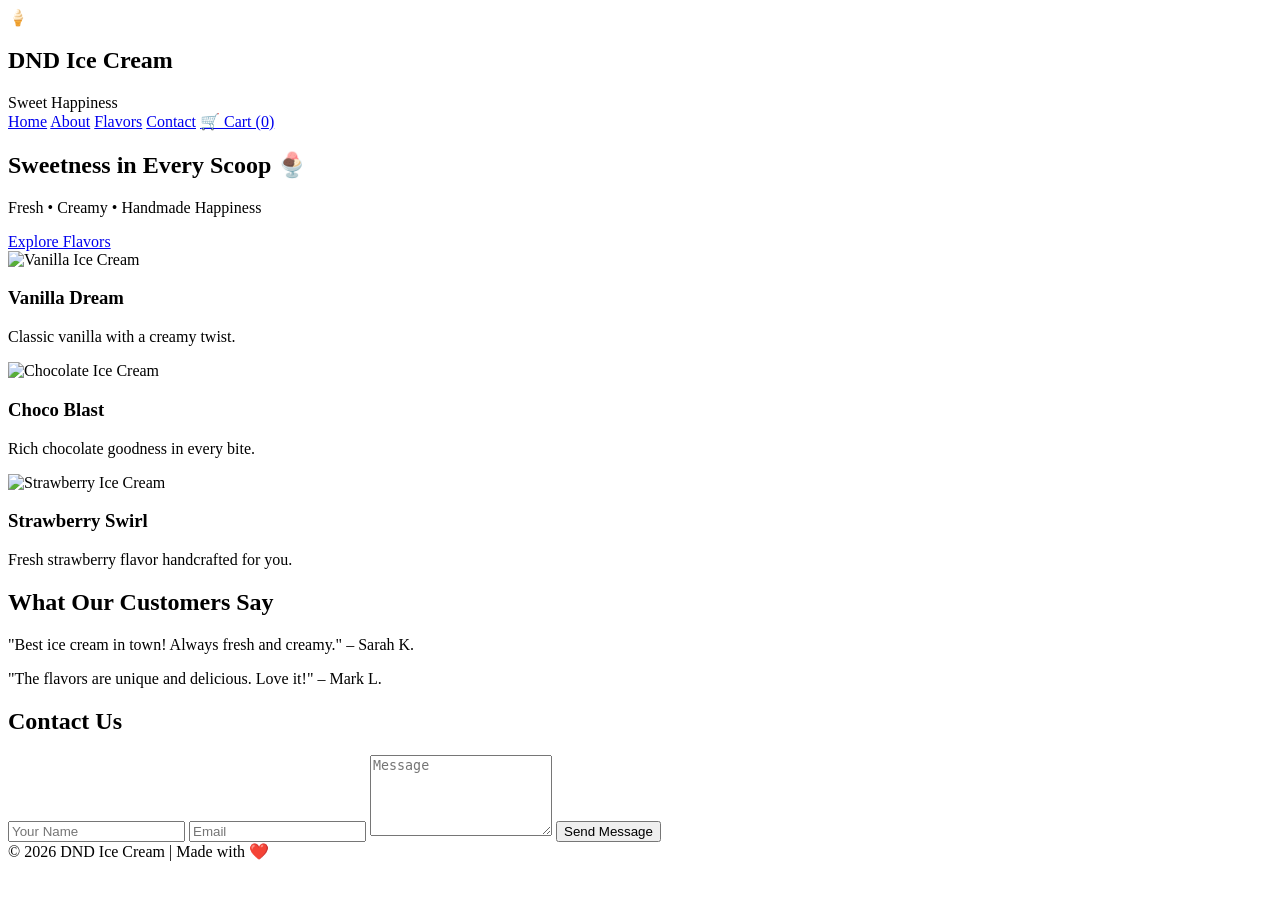
==== index.html @ e29998e8 "Add files via upload" ====
<!DOCTYPE html>
<html lang="en">
<head>
    <meta charset="UTF-8">
    <meta name="viewport" content="width=device-width, initial-scale=1.0">
    <title>DND Ice Cream - Sweet Happiness</title>
    <meta name="description" content="DND Ice Cream offers fresh, creamy, handmade happiness in every scoop. Explore our flavors today!">
    <link href="https://fonts.googleapis.com/css2?family=Poppins:wght@300;400;600;700&display=swap" rel="stylesheet">
    <link rel="stylesheet" href="styles.css">
</head>
<body>

<header>
    <div class="logo">
        <div class="logo-icon">🍦</div>
        <div class="logo-text">
            <h2>DND Ice Cream</h2>
            <span>Sweet Happiness</span>
        </div>
    </div>

    <nav>
        <a href="index.html" class="active">Home</a>
        <a href="about.html">About</a>
        <a href="flavors.html">Flavors</a>
        <a href="contact.html">Contact</a>
        <a href="#" class="cart-btn">🛒 Cart (<span id="cart-count">0</span>)</a>
    </nav>
</header>

<main>
    <!-- Hero Section -->
    <section class="hero">
        <h1>Sweetness in Every Scoop 🍨</h1>
        <p>Fresh • Creamy • Handmade Happiness</p>
        <a href="#flavors" class="btn">Explore Flavors</a>
    </section>

    <!-- Flavors Section -->
    <section class="cards" id="flavors">
        <div class="card">
            <img src="https://images.unsplash.com/photo-1604908177528-0bfa9c9f1f57?crop=entropy&cs=tinysrgb&fit=max&h=200&w=200" alt="Vanilla Ice Cream">
            <h3>Vanilla Dream</h3>
            <p>Classic vanilla with a creamy twist.</p>
        </div>
        <div class="card">
            <img src="https://images.unsplash.com/photo-1617196032532-2f46969f4e1a?crop=entropy&cs=tinysrgb&fit=max&h=200&w=200" alt="Chocolate Ice Cream">
            <h3>Choco Blast</h3>
            <p>Rich chocolate goodness in every bite.</p>
        </div>
        <div class="card">
            <img src="https://images.unsplash.com/photo-1578985545062-69928b1d9587?crop=entropy&cs=tinysrgb&fit=max&h=200&w=200" alt="Strawberry Ice Cream">
            <h3>Strawberry Swirl</h3>
            <p>Fresh strawberry flavor handcrafted for you.</p>
        </div>
    </section>

    <!-- Reviews Section -->
    <section class="reviews">
        <h2>What Our Customers Say</h2>
        <div class="review-box">
            <p>"Best ice cream in town! Always fresh and creamy." – Sarah K.</p>
        </div>
        <div class="review-box">
            <p>"The flavors are unique and delicious. Love it!" – Mark L.</p>
        </div>
    </section>

    <!-- Contact Section -->
    <section class="contact">
        <h2>Contact Us</h2>
        <form>
            <input type="text" placeholder="Your Name" required>
            <input type="email" placeholder="Email" required>
            <textarea placeholder="Message" rows="5" required></textarea>
            <button type="submit" class="btn">Send Message</button>
        </form>
    </section>
</main>

<footer>
    © 2026 DND Ice Cream | Made with ❤️
</footer>

</body>
</html>
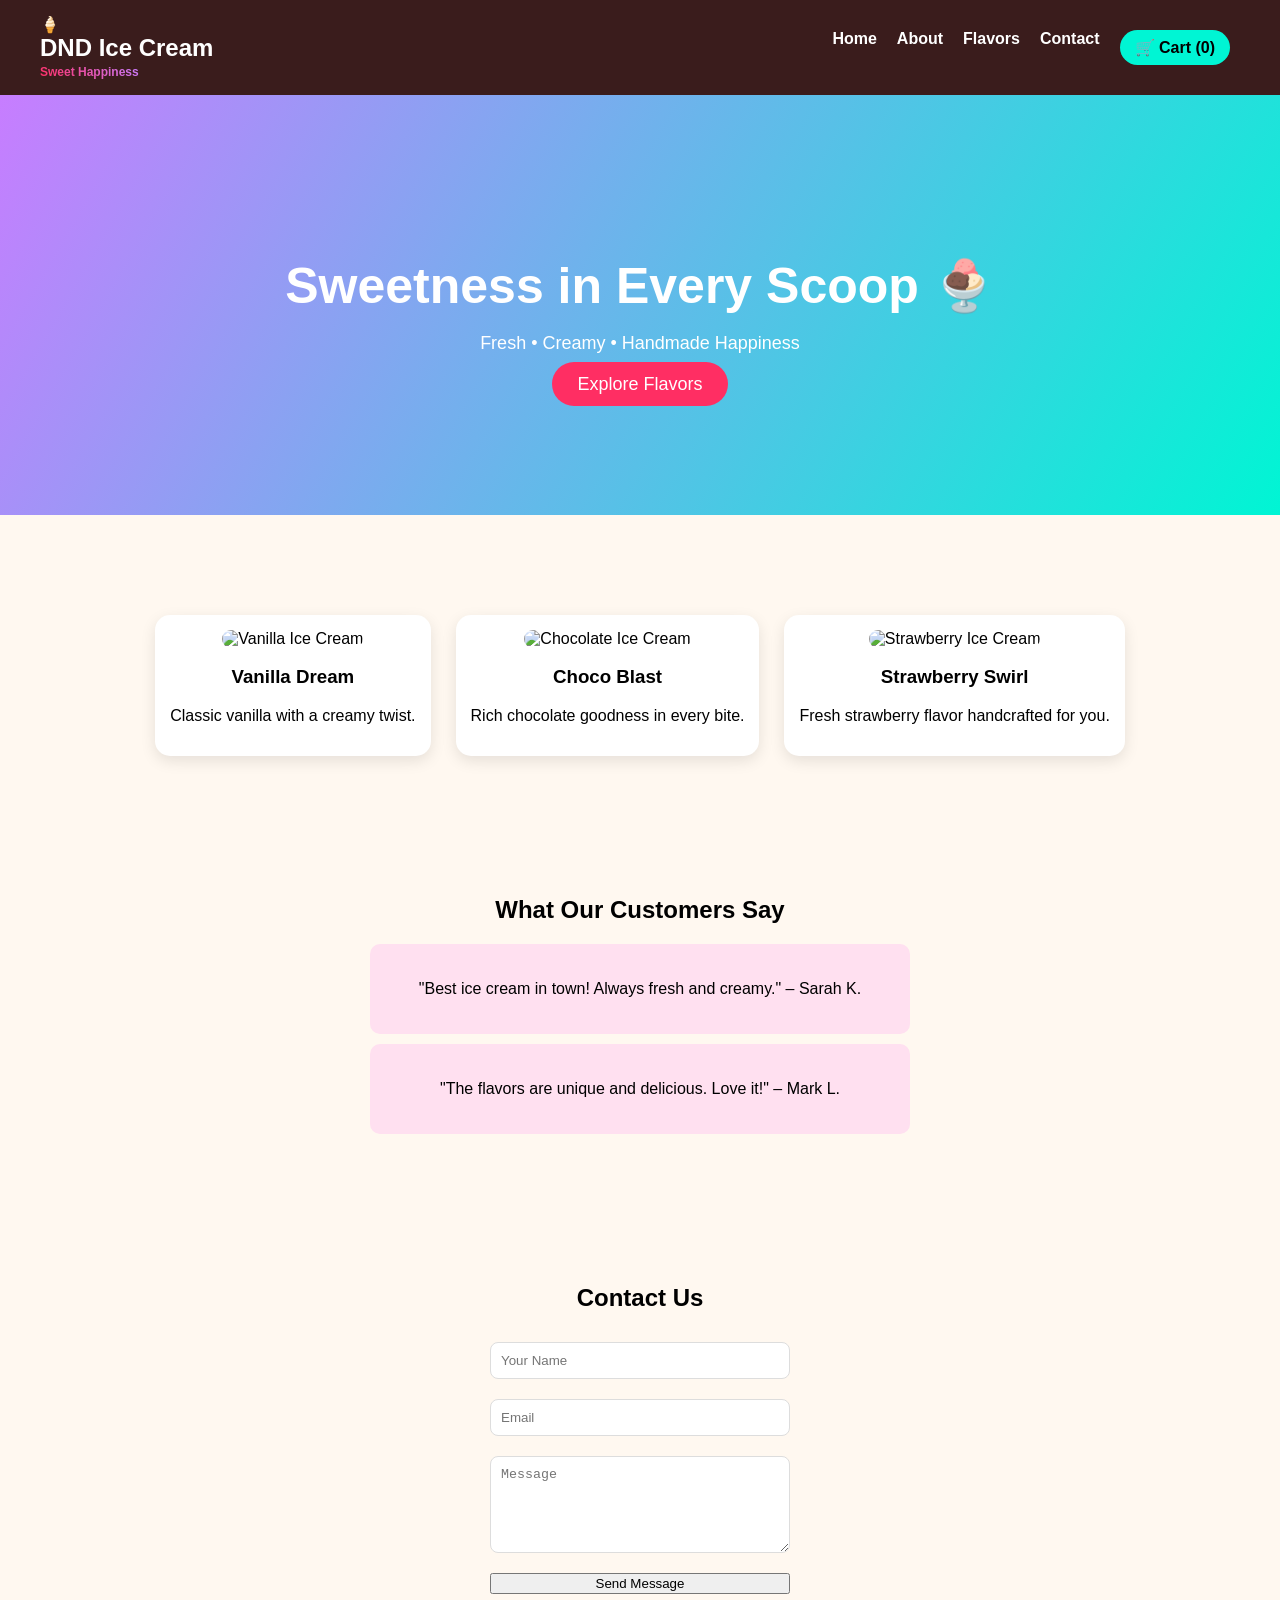
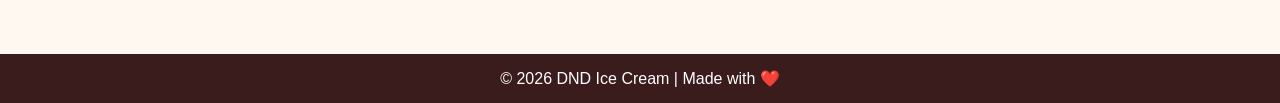
==== commit baebe8db: "Update index.html" ====
--- a/index.html
+++ b/index.html
@@ -6,7 +6,7 @@
     <title>DND Ice Cream - Sweet Happiness</title>
     <meta name="description" content="DND Ice Cream offers fresh, creamy, handmade happiness in every scoop. Explore our flavors today!">
     <link href="https://fonts.googleapis.com/css2?family=Poppins:wght@300;400;600;700&display=swap" rel="stylesheet">
-    <link rel="stylesheet" href="styles.css">
+    <link rel="stylesheet" href="style.css">
 </head>
 <body>
 
@@ -83,4 +83,5 @@
 </footer>
 
 </body>
-</html>+
+</html>
--- a/style.css
+++ b/style.css
@@ -0,0 +1,205 @@
+/* Import Google Font */
+@import url('https://fonts.googleapis.com/css2?family=Poppins:wght@300;400;600;700&display=swap');
+
+/* Body & Global */
+body {
+    margin: 0;
+    font-family: 'Poppins', sans-serif;
+    background: #fff8f0;
+    animation: fadeIn 0.8s ease-in-out;
+}
+
+@keyframes fadeIn {
+    from {opacity: 0; transform: translateY(20px);}
+    to {opacity: 1; transform: translateY(0);}
+}
+
+section {
+    padding: 60px 20px;
+    text-align: center;
+}
+
+/* Header */
+header {
+    display: flex;
+    justify-content: space-between;
+    align-items: center;
+    padding: 15px 40px;
+    background: #3a1c1c;
+}
+
+.logo span {
+    font-size: 30px;
+    font-weight: bold;
+    background: linear-gradient(45deg,#ff2e63,#c77dff);
+    -webkit-background-clip: text;
+    background-clip: text;
+    -webkit-text-fill-color: transparent;
+}
+
+.logo-text h2 {
+    margin: 0;
+    color: white;
+}
+
+.logo-text span {
+    font-size: 12px;
+    color: white;
+}
+
+nav {
+    display: flex;
+    flex-wrap: wrap;
+}
+
+nav a {
+    color: white;
+    text-decoration: none;
+    margin: 0 10px;
+    font-weight: bold;
+    position: relative;
+    transition: color 0.3s;
+}
+
+nav a::after {
+    content: "";
+    position: absolute;
+    width: 0;
+    height: 2px;
+    background: #00f5d4;
+    left: 0;
+    bottom: -5px;
+    transition: width 0.3s;
+}
+
+nav a:hover {
+    color: #00f5d4;
+}
+
+nav a:hover::after {
+    width: 100%;
+}
+
+.cart-btn {
+    background: #00f5d4;
+    padding: 8px 15px;
+    border-radius: 20px;
+    color: black;
+}
+
+/* Hero */
+.hero {
+    padding: 120px 20px;
+    background: linear-gradient(120deg,#c77dff,#00f5d4);
+    color: white;
+}
+
+.hero h1 {
+    font-size: 50px;
+    margin-bottom: 10px;
+}
+
+.hero p {
+    font-size: 18px;
+    margin-bottom: 20px;
+}
+
+.hero .btn {
+    padding: 12px 25px;
+    border: none;
+    border-radius: 30px;
+    background: #ff2e63;
+    color: white;
+    font-size: 18px;
+    text-decoration: none;
+    cursor: pointer;
+    transition: background 0.3s;
+}
+
+.hero .btn:hover {
+    background: #ff497a;
+}
+
+/* Cards */
+.cards {
+    display: flex;
+    justify-content: center;
+    gap: 25px;
+    flex-wrap: wrap;
+    margin-top: 40px;
+}
+
+.card {
+    background: white;
+    padding: 15px;
+    border-radius: 15px;
+    box-shadow: 0 5px 15px rgba(0,0,0,0.1);
+    text-align: center;
+    transition: transform 0.3s, box-shadow 0.3s;
+}
+
+.card:hover {
+    transform: translateY(-10px);
+    box-shadow: 0 15px 25px rgba(0,0,0,0.2);
+}
+
+.card img {
+    width: 200px;
+    height: 200px;
+    border-radius: 15px;
+    object-fit: cover;
+}
+
+/* Reviews */
+.review-box {
+    background: #ffe0f0;
+    padding: 20px;
+    margin: 10px auto;
+    border-radius: 10px;
+    max-width: 500px;
+}
+
+/* Contact */
+form {
+    display: flex;
+    flex-direction: column;
+    width: 300px;
+    margin: auto;
+}
+
+input, textarea {
+    margin: 10px 0;
+    padding: 10px;
+    border-radius: 8px;
+    border: 1px solid #ddd;
+}
+
+form .btn {
+    margin-top: 10px;
+}
+
+/* Footer */
+footer {
+    text-align: center;
+    background: #3a1c1c;
+    color: white;
+    padding: 15px;
+}
+
+/* Responsive */
+@media (max-width: 768px) {
+    .hero h1 {
+        font-size: 2rem;
+    }
+
+    .cards {
+        flex-direction: column;
+        align-items: center;
+    }
+
+    nav {
+        flex-direction: column;
+        gap: 10px;
+        align-items: center;
+    }
+}
